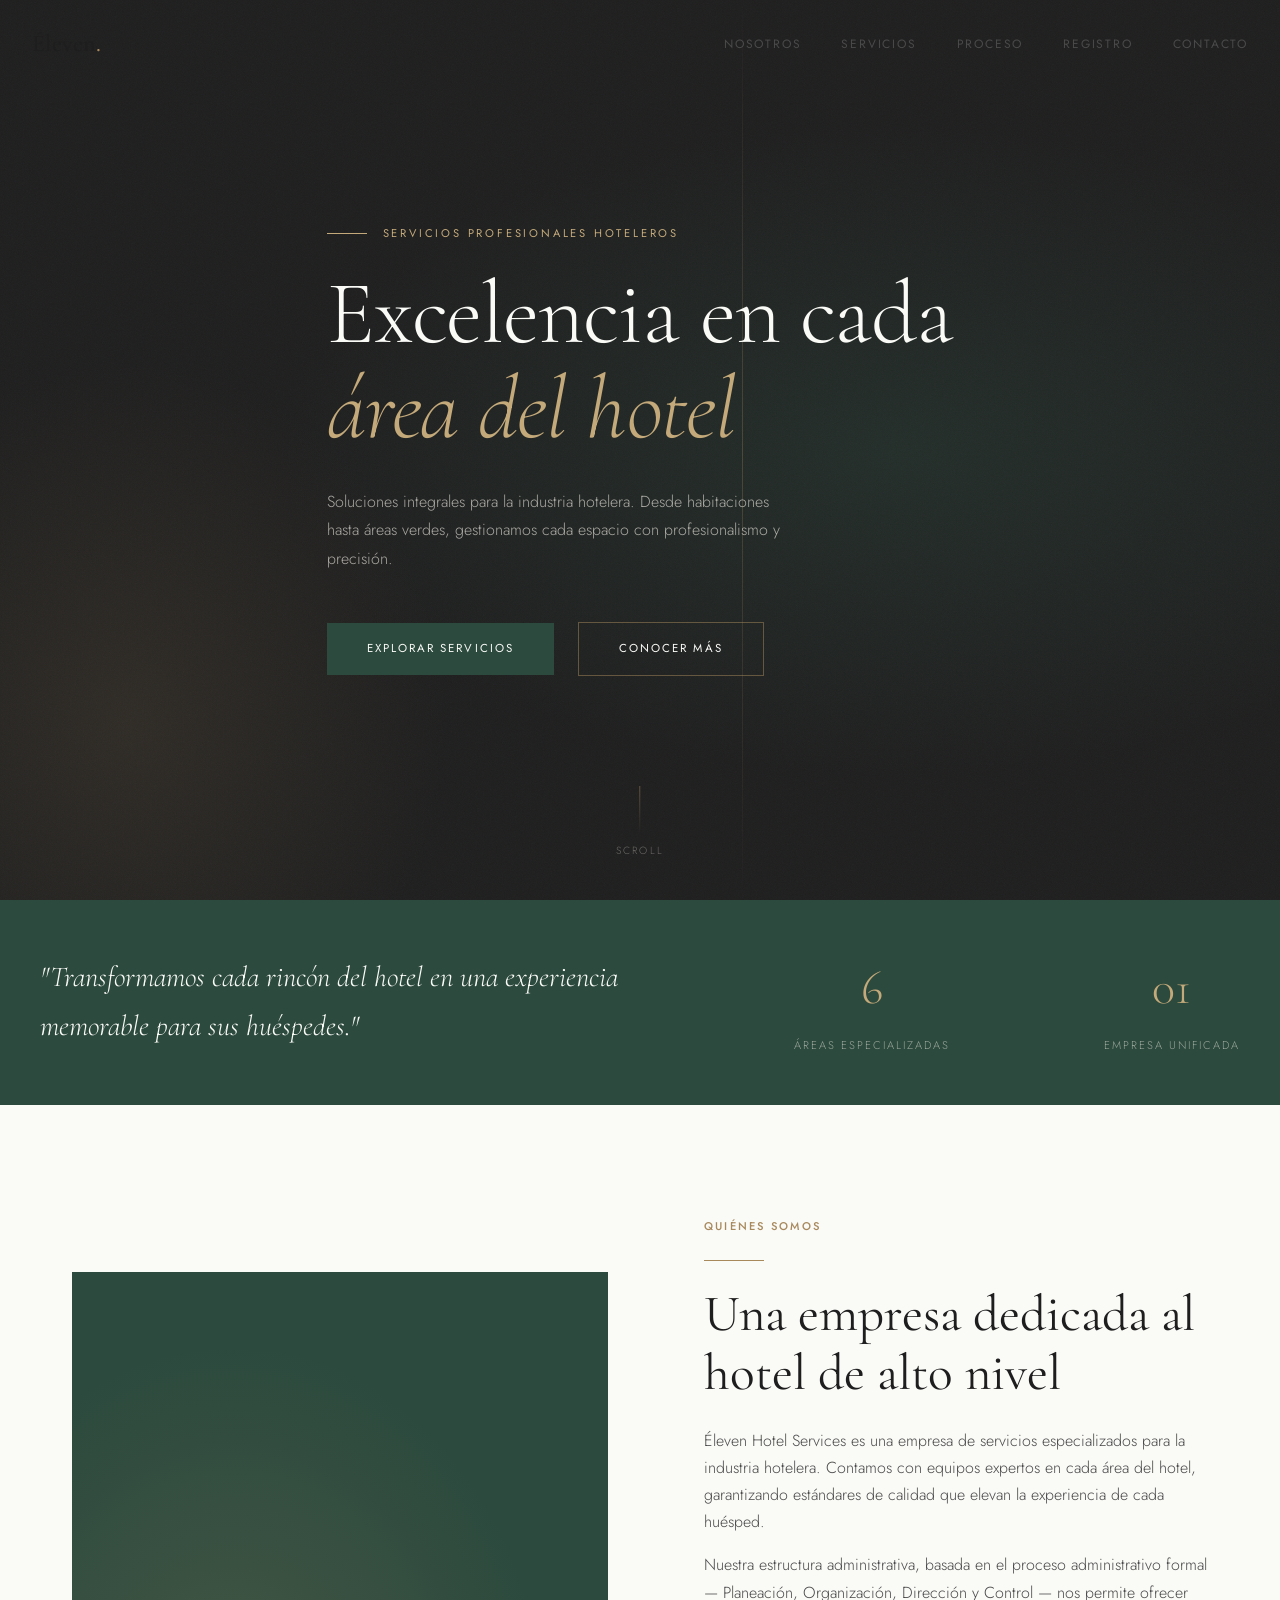
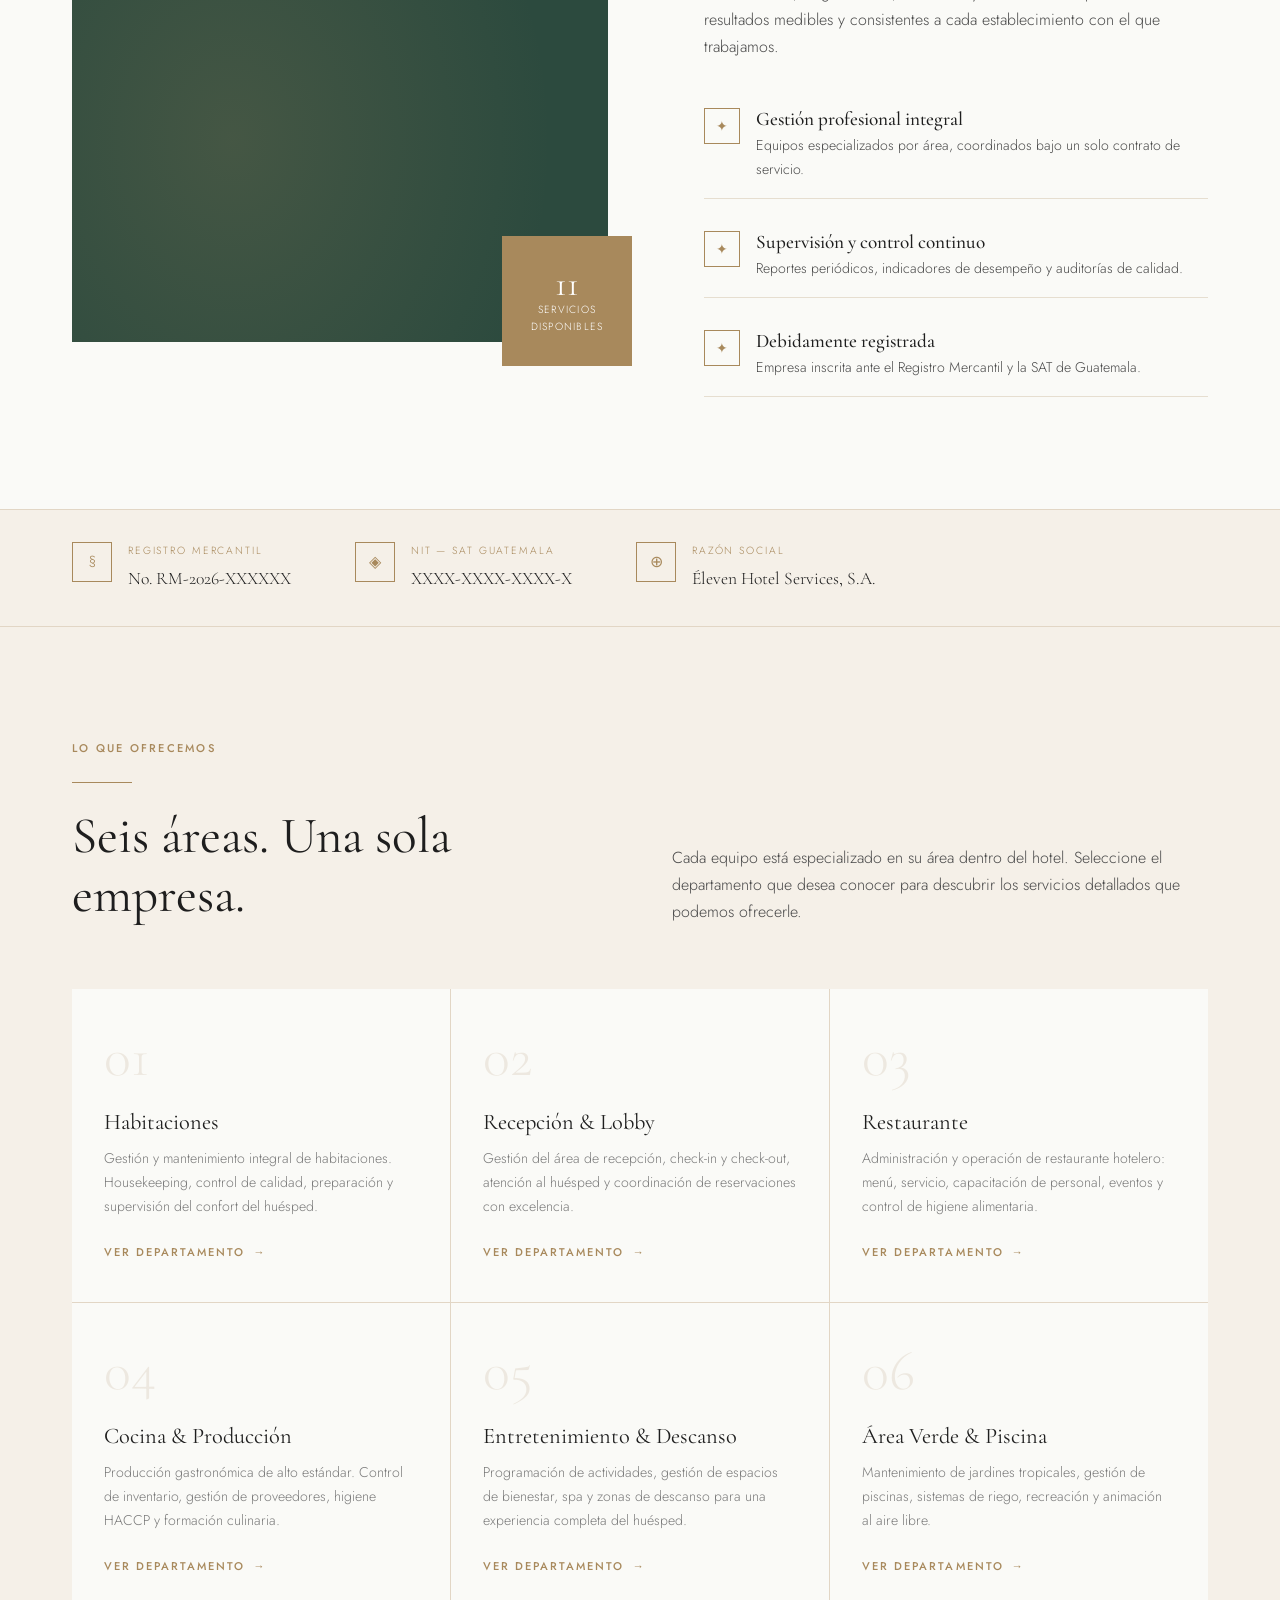
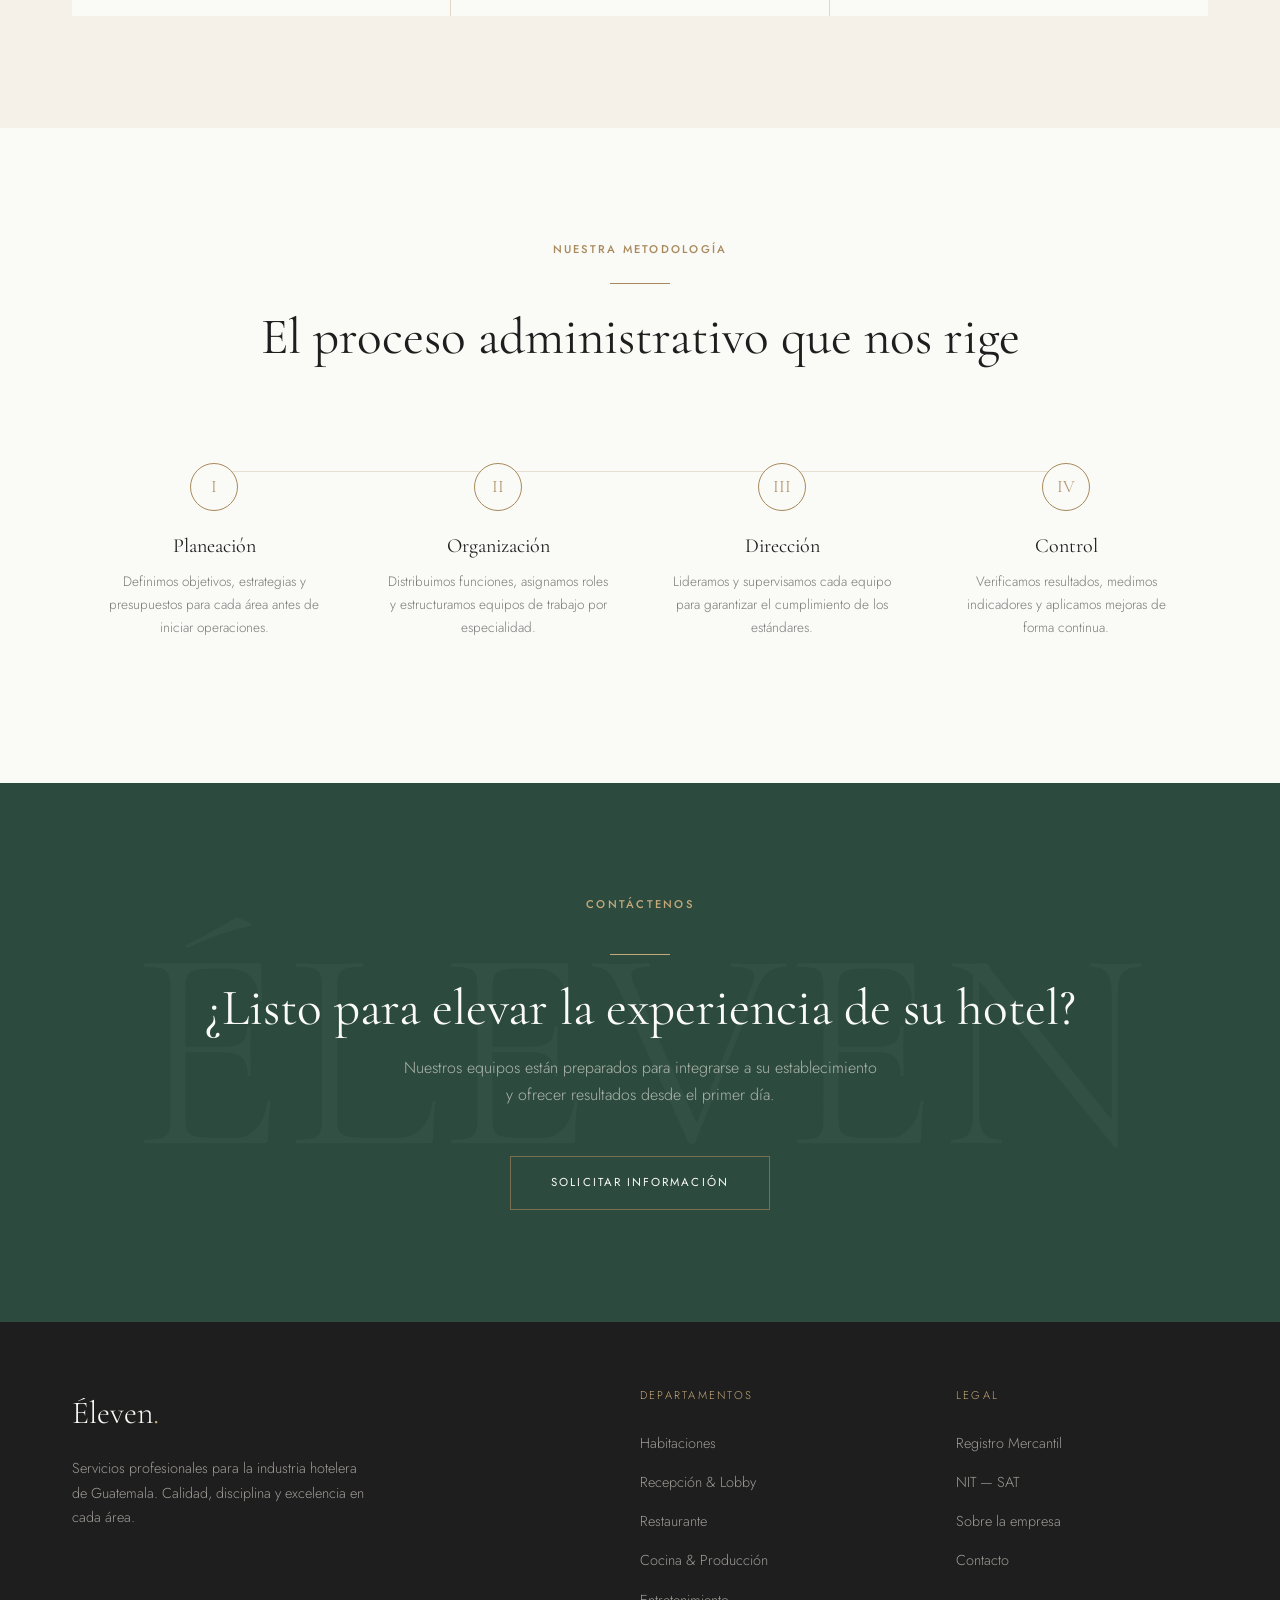
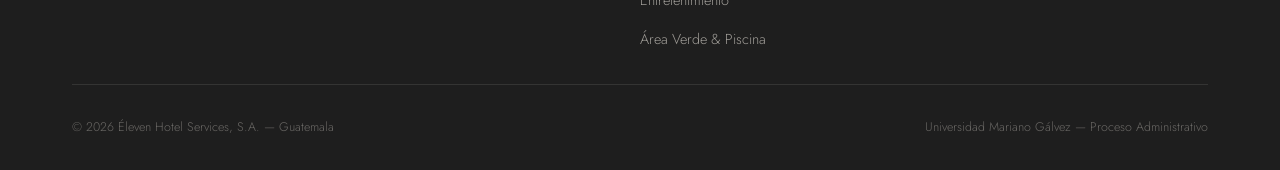
==== index.html @ 9d52ac77 "Initial commit" ====
<!DOCTYPE html>
<html lang="es">
<head>
  <meta charset="UTF-8" />
  <meta name="viewport" content="width=device-width, initial-scale=1.0" />
  <title>Éleven Hotel Services — Servicios Profesionales Hoteleros</title>
  <link rel="stylesheet" href="css/global.css" />
  <style>
    /* ── Hero ── */
    .hero {
      height: 100vh;
      min-height: 680px;
      display: flex;
      align-items: center;
      position: relative;
      background: var(--charcoal);
      overflow: hidden;
    }

    .hero__bg {
      position: absolute;
      inset: 0;
      background:
        radial-gradient(ellipse 80% 60% at 70% 50%, rgba(44, 74, 62, 0.35) 0%, transparent 60%),
        radial-gradient(ellipse 50% 80% at 10% 80%, rgba(168, 137, 92, 0.12) 0%, transparent 50%);
    }

    .hero__grain {
      position: absolute;
      inset: 0;
      opacity: 0.04;
      background-image: url("data:image/svg+xml,%3Csvg viewBox='0 0 256 256' xmlns='http://www.w3.org/2000/svg'%3E%3Cfilter id='noise'%3E%3CfeTurbulence type='fractalNoise' baseFrequency='0.9' numOctaves='4' stitchTiles='stitch'/%3E%3C/filter%3E%3Crect width='100%25' height='100%25' filter='url(%23noise)'/%3E%3C/svg%3E");
      background-size: 200px;
    }

    .hero__line {
      position: absolute;
      top: 0; bottom: 0;
      left: 58%;
      width: 1px;
      background: linear-gradient(to bottom, transparent, rgba(168,137,92,0.3), transparent);
    }

    .hero__content {
      position: relative;
      z-index: 2;
      max-width: 1200px;
      margin: 0 auto;
      padding: 0 var(--spacing-md);
    }

    .hero__eyebrow {
      font-family: var(--font-body);
      font-size: 0.7rem;
      font-weight: 400;
      letter-spacing: 0.25em;
      text-transform: uppercase;
      color: var(--bronze-light);
      margin-bottom: 1.5rem;
      display: flex;
      align-items: center;
      gap: 1rem;
      opacity: 0;
      animation: fadeInUp 0.8s ease 0.2s forwards;
    }

    .hero__eyebrow::before {
      content: '';
      width: 40px; height: 1px;
      background: var(--bronze-light);
    }

    .hero__title {
      font-family: var(--font-display);
      font-size: clamp(3.5rem, 7vw, 6.5rem);
      font-weight: 300;
      color: var(--cream-light);
      line-height: 1.05;
      max-width: 700px;
      margin-bottom: 2rem;
      opacity: 0;
      animation: fadeInUp 0.9s ease 0.4s forwards;
    }

    .hero__title em {
      font-style: italic;
      color: var(--bronze-light);
    }

    .hero__desc {
      font-size: 1rem;
      font-weight: 300;
      color: rgba(245, 240, 232, 0.65);
      max-width: 460px;
      line-height: 1.8;
      margin-bottom: 3rem;
      opacity: 0;
      animation: fadeInUp 0.9s ease 0.6s forwards;
    }

    .hero__actions {
      display: flex;
      gap: 1.5rem;
      align-items: center;
      opacity: 0;
      animation: fadeInUp 0.9s ease 0.8s forwards;
    }

    .hero__scroll {
      position: absolute;
      bottom: 2.5rem;
      left: 50%;
      transform: translateX(-50%);
      display: flex;
      flex-direction: column;
      align-items: center;
      gap: 0.5rem;
      font-size: 0.65rem;
      letter-spacing: 0.2em;
      text-transform: uppercase;
      color: rgba(245, 240, 232, 0.35);
      animation: bounce 2s ease-in-out infinite;
    }

    .hero__scroll-line {
      width: 1px; height: 48px;
      background: linear-gradient(to bottom, rgba(168,137,92,0.5), transparent);
    }

    /* ── Intro strip ── */
    .intro-strip {
      background: var(--teal);
      padding: 3rem var(--spacing-md);
    }

    .intro-strip__inner {
      max-width: 1200px;
      margin: 0 auto;
      display: flex;
      align-items: center;
      justify-content: space-between;
      gap: var(--spacing-md);
    }

    .intro-strip__text {
      font-family: var(--font-display);
      font-size: clamp(1.3rem, 2.5vw, 1.8rem);
      font-style: italic;
      color: var(--cream-light);
      max-width: 600px;
    }

    .intro-strip__stat {
      text-align: center;
      color: var(--cream-light);
    }

    .intro-strip__number {
      font-family: var(--font-display);
      font-size: 3rem;
      font-weight: 300;
      color: var(--bronze-light);
      display: block;
    }

    .intro-strip__label {
      font-size: 0.7rem;
      letter-spacing: 0.18em;
      text-transform: uppercase;
      color: rgba(245, 240, 232, 0.55);
    }

    /* ── About section ── */
    .about__grid {
      display: grid;
      grid-template-columns: 1fr 1fr;
      gap: var(--spacing-lg);
      align-items: center;
    }

    .about__visual {
      position: relative;
    }

    .about__visual-main {
      width: 100%;
      aspect-ratio: 4/5;
      background: var(--teal);
      display: flex;
      align-items: center;
      justify-content: center;
      position: relative;
      overflow: hidden;
    }

    .about__visual-overlay {
      position: absolute;
      inset: 0;
      background: radial-gradient(ellipse at 30% 70%, rgba(168,137,92,0.2), transparent 60%);
    }

    .about__visual-text {
      font-family: var(--font-display);
      font-size: 6rem;
      font-weight: 300;
      color: rgba(245,240,232,0.08);
      position: absolute;
      bottom: -1rem;
      right: -1rem;
      line-height: 1;
    }

    .about__visual-badge {
      position: absolute;
      bottom: -1.5rem;
      right: -1.5rem;
      background: var(--bronze);
      color: var(--white);
      padding: 1.5rem;
      text-align: center;
      width: 130px;
      height: 130px;
      display: flex;
      flex-direction: column;
      align-items: center;
      justify-content: center;
    }

    .about__visual-badge strong {
      font-family: var(--font-display);
      font-size: 2.2rem;
      font-weight: 400;
      display: block;
      line-height: 1;
    }

    .about__visual-badge span {
      font-size: 0.65rem;
      letter-spacing: 0.12em;
      text-transform: uppercase;
    }

    .about__content { padding-left: var(--spacing-md); }

    .about__list {
      margin-top: 2rem;
      display: flex;
      flex-direction: column;
      gap: 1rem;
    }

    .about__list-item {
      display: flex;
      align-items: flex-start;
      gap: 1rem;
      padding: 1rem 0;
      border-bottom: 1px solid var(--divider);
    }

    .about__list-icon {
      width: 36px; height: 36px;
      border: 1px solid var(--bronze);
      display: flex;
      align-items: center;
      justify-content: center;
      flex-shrink: 0;
      color: var(--bronze);
      font-size: 0.9rem;
    }

    /* ── Services Grid ── */
    .services__intro {
      display: grid;
      grid-template-columns: 1fr 1fr;
      gap: var(--spacing-lg);
      align-items: end;
      margin-bottom: var(--spacing-lg);
    }

    .services__grid {
      display: grid;
      grid-template-columns: repeat(3, 1fr);
      grid-template-rows: auto auto;
      gap: 1.5px;
      background: var(--divider);
    }

    .service-card {
      background: var(--cream-light);
      padding: 2.5rem 2rem;
      position: relative;
      overflow: hidden;
      transition: var(--transition);
      cursor: pointer;
    }

    .service-card::before {
      content: '';
      position: absolute;
      bottom: 0; left: 0; right: 0;
      height: 3px;
      background: var(--bronze);
      transform: scaleX(0);
      transform-origin: left;
      transition: var(--transition);
    }

    .service-card:hover::before { transform: scaleX(1); }

    .service-card:hover {
      background: var(--white);
      box-shadow: var(--shadow-card);
      z-index: 2;
    }

    .service-card__number {
      font-family: var(--font-display);
      font-size: 3.5rem;
      font-weight: 300;
      color: rgba(168,137,92,0.15);
      line-height: 1;
      margin-bottom: 1.5rem;
      transition: var(--transition);
    }

    .service-card:hover .service-card__number {
      color: rgba(168,137,92,0.35);
    }

    .service-card__title {
      font-family: var(--font-display);
      font-size: 1.4rem;
      font-weight: 400;
      color: var(--charcoal);
      margin-bottom: 0.75rem;
    }

    .service-card__desc {
      font-size: 0.88rem;
      color: var(--slate-light);
      line-height: 1.7;
      margin-bottom: 1.5rem;
    }

    .service-card__link {
      font-size: 0.7rem;
      font-weight: 500;
      letter-spacing: 0.18em;
      text-transform: uppercase;
      color: var(--bronze);
      display: flex;
      align-items: center;
      gap: 0.5rem;
      transition: var(--transition-fast);
    }

    .service-card__link::after {
      content: '→';
      transition: var(--transition-fast);
    }

    .service-card:hover .service-card__link::after {
      transform: translateX(4px);
    }

    /* ── Process section ── */
    .process__steps {
      display: grid;
      grid-template-columns: repeat(4, 1fr);
      gap: 0;
      position: relative;
    }

    .process__steps::before {
      content: '';
      position: absolute;
      top: 2.5rem;
      left: 12.5%;
      right: 12.5%;
      height: 1px;
      background: var(--divider);
    }

    .process-step {
      text-align: center;
      padding: var(--spacing-md);
      position: relative;
    }

    .process-step__dot {
      width: 48px; height: 48px;
      border: 1px solid var(--bronze);
      border-radius: 50%;
      margin: 0 auto 1.5rem;
      display: flex;
      align-items: center;
      justify-content: center;
      background: var(--cream-light);
      font-family: var(--font-display);
      font-size: 1.1rem;
      color: var(--bronze);
      position: relative;
      z-index: 1;
    }

    .process-step__title {
      font-family: var(--font-display);
      font-size: 1.25rem;
      margin-bottom: 0.75rem;
    }

    .process-step__desc {
      font-size: 0.85rem;
      color: var(--slate-light);
    }

    /* ── CTA Section ── */
    .cta-section {
      background: var(--teal);
      padding: var(--spacing-xl) 0;
      text-align: center;
      position: relative;
      overflow: hidden;
    }

    .cta-section::before {
      content: 'ÉLEVEN';
      position: absolute;
      font-family: var(--font-display);
      font-size: 18rem;
      font-weight: 300;
      color: rgba(245,240,232,0.03);
      top: 50%;
      left: 50%;
      transform: translate(-50%, -50%);
      white-space: nowrap;
      pointer-events: none;
    }

    .cta-section h2 {
      color: var(--cream-light);
      margin-bottom: 1rem;
    }

    .cta-section p {
      color: rgba(245,240,232,0.65);
      max-width: 480px;
      margin: 0 auto 2.5rem;
    }

    /* ── Registration strip ── */
    .registration {
      background: var(--cream);
      padding: var(--spacing-md) 0;
      border-top: 1px solid var(--divider);
      border-bottom: 1px solid var(--divider);
    }

    .registration__inner {
      max-width: 1200px;
      margin: 0 auto;
      padding: 0 var(--spacing-md);
      display: flex;
      gap: var(--spacing-lg);
      align-items: center;
    }

    .registration__item {
      display: flex;
      align-items: flex-start;
      gap: 1rem;
    }

    .registration__icon {
      width: 40px; height: 40px;
      border: 1px solid var(--bronze);
      display: flex;
      align-items: center;
      justify-content: center;
      color: var(--bronze);
      flex-shrink: 0;
      font-size: 1rem;
    }

    .registration__label {
      font-size: 0.65rem;
      letter-spacing: 0.18em;
      text-transform: uppercase;
      color: var(--bronze);
      display: block;
      margin-bottom: 0.3rem;
    }

    .registration__value {
      font-family: var(--font-display);
      font-size: 1.1rem;
      color: var(--charcoal);
    }

    /* ── Animations ── */
    @keyframes fadeInUp {
      from { opacity: 0; transform: translateY(24px); }
      to   { opacity: 1; transform: translateY(0); }
    }

    @keyframes bounce {
      0%, 100% { transform: translateX(-50%) translateY(0); }
      50%       { transform: translateX(-50%) translateY(8px); }
    }

    @media (max-width: 900px) {
      .about__grid, .services__intro { grid-template-columns: 1fr; }
      .about__content { padding-left: 0; }
      .services__grid { grid-template-columns: 1fr 1fr; }
      .process__steps { grid-template-columns: 1fr 1fr; }
      .intro-strip__inner { flex-direction: column; align-items: flex-start; }
      .registration__inner { flex-direction: column; }
    }

    @media (max-width: 600px) {
      .services__grid, .process__steps { grid-template-columns: 1fr; }
    }
  </style>
</head>
<body>

  <!-- NAV -->
  <nav class="nav">
    <div class="nav__logo">Éleven<span>.</span></div>
    <div class="nav__links">
      <a href="#nosotros">Nosotros</a>
      <a href="#servicios">Servicios</a>
      <a href="#proceso">Proceso</a>
      <a href="#registro">Registro</a>
      <a href="#contacto">Contacto</a>
    </div>
  </nav>

  <!-- HERO -->
  <section class="hero">
    <div class="hero__bg"></div>
    <div class="hero__grain"></div>
    <div class="hero__line"></div>
    <div class="hero__content">
      <p class="hero__eyebrow">Servicios Profesionales Hoteleros</p>
      <h1 class="hero__title">
        Excelencia en cada<br><em>área del hotel</em>
      </h1>
      <p class="hero__desc">
        Soluciones integrales para la industria hotelera. Desde habitaciones hasta áreas verdes, gestionamos cada espacio con profesionalismo y precisión.
      </p>
      <div class="hero__actions">
        <a href="#servicios" class="btn btn--primary">Explorar servicios</a>
        <a href="#nosotros" class="btn btn--outline" style="color:var(--cream-light); border-color:rgba(168,137,92,0.5);">Conocer más</a>
      </div>
    </div>
    <div class="hero__scroll">
      <div class="hero__scroll-line"></div>
      <span>Scroll</span>
    </div>
  </section>

  <!-- INTRO STRIP -->
  <div class="intro-strip">
    <div class="intro-strip__inner">
      <p class="intro-strip__text">
        "Transformamos cada rincón del hotel en una experiencia memorable para sus huéspedes."
      </p>
      <div class="intro-strip__stat">
        <span class="intro-strip__number">6</span>
        <span class="intro-strip__label">Áreas especializadas</span>
      </div>
      <div class="intro-strip__stat">
        <span class="intro-strip__number">01</span>
        <span class="intro-strip__label">Empresa unificada</span>
      </div>
    </div>
  </div>

  <!-- ABOUT -->
  <section class="section" id="nosotros">
    <div class="container">
      <div class="about__grid">
        <div class="about__visual fade-up">
          <div class="about__visual-main">
            <div class="about__visual-overlay"></div>
            <div class="about__visual-text">XI</div>
          </div>
          <div class="about__visual-badge">
            <strong>11</strong>
            <span>Servicios disponibles</span>
          </div>
        </div>
        <div class="about__content fade-up fade-up-delay-2">
          <p class="label">Quiénes somos</p>
          <div class="divider-line"></div>
          <h2>Una empresa dedicada al hotel de alto nivel</h2>
          <p style="margin-top:1.5rem;">
            Éleven Hotel Services es una empresa de servicios especializados para la industria hotelera. Contamos con equipos expertos en cada área del hotel, garantizando estándares de calidad que elevan la experiencia de cada huésped.
          </p>
          <p style="margin-top:1rem;">
            Nuestra estructura administrativa, basada en el proceso administrativo formal — Planeación, Organización, Dirección y Control — nos permite ofrecer resultados medibles y consistentes a cada establecimiento con el que trabajamos.
          </p>
          <ul class="about__list">
            <li class="about__list-item">
              <div class="about__list-icon">✦</div>
              <div>
                <h4>Gestión profesional integral</h4>
                <p style="font-size:0.88rem; margin-top:0.25rem;">Equipos especializados por área, coordinados bajo un solo contrato de servicio.</p>
              </div>
            </li>
            <li class="about__list-item">
              <div class="about__list-icon">✦</div>
              <div>
                <h4>Supervisión y control continuo</h4>
                <p style="font-size:0.88rem; margin-top:0.25rem;">Reportes periódicos, indicadores de desempeño y auditorías de calidad.</p>
              </div>
            </li>
            <li class="about__list-item">
              <div class="about__list-icon">✦</div>
              <div>
                <h4>Debidamente registrada</h4>
                <p style="font-size:0.88rem; margin-top:0.25rem;">Empresa inscrita ante el Registro Mercantil y la SAT de Guatemala.</p>
              </div>
            </li>
          </ul>
        </div>
      </div>
    </div>
  </section>

  <!-- REGISTRATION -->
  <div class="registration" id="registro">
    <div class="registration__inner">
      <div class="registration__item fade-up">
        <div class="registration__icon">§</div>
        <div>
          <span class="registration__label">Registro Mercantil</span>
          <span class="registration__value">No. RM-2026-XXXXXX</span>
        </div>
      </div>
      <div class="registration__item fade-up fade-up-delay-1">
        <div class="registration__icon">◈</div>
        <div>
          <span class="registration__label">NIT — SAT Guatemala</span>
          <span class="registration__value">XXXX-XXXX-XXXX-X</span>
        </div>
      </div>
      <div class="registration__item fade-up fade-up-delay-2">
        <div class="registration__icon">⊕</div>
        <div>
          <span class="registration__label">Razón social</span>
          <span class="registration__value">Éleven Hotel Services, S.A.</span>
        </div>
      </div>
    </div>
  </div>

  <!-- SERVICES -->
  <section class="section section--alt" id="servicios">
    <div class="container">
      <div class="services__intro">
        <div class="fade-up">
          <p class="label">Lo que ofrecemos</p>
          <div class="divider-line"></div>
          <h2>Seis áreas. Una sola empresa.</h2>
        </div>
        <div class="fade-up fade-up-delay-2">
          <p>Cada equipo está especializado en su área dentro del hotel. Seleccione el departamento que desea conocer para descubrir los servicios detallados que podemos ofrecerle.</p>
        </div>
      </div>

      <div class="services__grid">

        <!-- Grupo 1 -->
        <div class="service-card fade-up" onclick="window.location.href='html/grupo1.html'">
          <div class="service-card__number">01</div>
          <h3 class="service-card__title">Habitaciones</h3>
          <p class="service-card__desc">Gestión y mantenimiento integral de habitaciones. Housekeeping, control de calidad, preparación y supervisión del confort del huésped.</p>
          <span class="service-card__link">Ver departamento</span>
        </div>

        <!-- Grupo 2 -->
        <div class="service-card fade-up fade-up-delay-1" onclick="window.location.href='html/grupo2.html'">
          <div class="service-card__number">02</div>
          <h3 class="service-card__title">Recepción & Lobby</h3>
          <p class="service-card__desc">Gestión del área de recepción, check-in y check-out, atención al huésped y coordinación de reservaciones con excelencia.</p>
          <span class="service-card__link">Ver departamento</span>
        </div>

        <!-- Grupo 3 -->
        <div class="service-card fade-up fade-up-delay-2" onclick="window.location.href='html/grupo3.html'">
          <div class="service-card__number">03</div>
          <h3 class="service-card__title">Restaurante</h3>
          <p class="service-card__desc">Administración y operación de restaurante hotelero: menú, servicio, capacitación de personal, eventos y control de higiene alimentaria.</p>
          <span class="service-card__link">Ver departamento</span>
        </div>

        <!-- Grupo 4 -->
        <div class="service-card fade-up fade-up-delay-3" onclick="window.location.href='html/grupo4.html'">
          <div class="service-card__number">04</div>
          <h3 class="service-card__title">Cocina & Producción</h3>
          <p class="service-card__desc">Producción gastronómica de alto estándar. Control de inventario, gestión de proveedores, higiene HACCP y formación culinaria.</p>
          <span class="service-card__link">Ver departamento</span>
        </div>

        <!-- Grupo 5 -->
        <div class="service-card fade-up fade-up-delay-4" onclick="window.location.href='html/grupo5.html'">
          <div class="service-card__number">05</div>
          <h3 class="service-card__title">Entretenimiento & Descanso</h3>
          <p class="service-card__desc">Programación de actividades, gestión de espacios de bienestar, spa y zonas de descanso para una experiencia completa del huésped.</p>
          <span class="service-card__link">Ver departamento</span>
        </div>

        <!-- Grupo 6 -->
        <div class="service-card fade-up fade-up-delay-5" onclick="window.location.href='html/grupo6.html'">
          <div class="service-card__number">06</div>
          <h3 class="service-card__title">Área Verde & Piscina</h3>
          <p class="service-card__desc">Mantenimiento de jardines tropicales, gestión de piscinas, sistemas de riego, recreación y animación al aire libre.</p>
          <span class="service-card__link">Ver departamento</span>
        </div>

      </div>
    </div>
  </section>

  <!-- PROCESS -->
  <section class="section" id="proceso">
    <div class="container">
      <div class="section-header section-header--center fade-up">
        <p class="label">Nuestra metodología</p>
        <div class="divider-line divider-line--center"></div>
        <h2>El proceso administrativo que nos rige</h2>
      </div>
      <div class="process__steps">
        <div class="process-step fade-up">
          <div class="process-step__dot">I</div>
          <h3 class="process-step__title">Planeación</h3>
          <p class="process-step__desc">Definimos objetivos, estrategias y presupuestos para cada área antes de iniciar operaciones.</p>
        </div>
        <div class="process-step fade-up fade-up-delay-1">
          <div class="process-step__dot">II</div>
          <h3 class="process-step__title">Organización</h3>
          <p class="process-step__desc">Distribuimos funciones, asignamos roles y estructuramos equipos de trabajo por especialidad.</p>
        </div>
        <div class="process-step fade-up fade-up-delay-2">
          <div class="process-step__dot">III</div>
          <h3 class="process-step__title">Dirección</h3>
          <p class="process-step__desc">Lideramos y supervisamos cada equipo para garantizar el cumplimiento de los estándares.</p>
        </div>
        <div class="process-step fade-up fade-up-delay-3">
          <div class="process-step__dot">IV</div>
          <h3 class="process-step__title">Control</h3>
          <p class="process-step__desc">Verificamos resultados, medimos indicadores y aplicamos mejoras de forma continua.</p>
        </div>
      </div>
    </div>
  </section>

  <!-- CTA -->
  <section class="cta-section" id="contacto">
    <div class="container" style="position:relative; z-index:2;">
      <div class="fade-up">
        <p class="label" style="color:var(--bronze-light);">Contáctenos</p>
        <div class="divider-line divider-line--center" style="background:var(--bronze-light);"></div>
        <h2>¿Listo para elevar la experiencia de su hotel?</h2>
        <p>Nuestros equipos están preparados para integrarse a su establecimiento y ofrecer resultados desde el primer día.</p>
        <a href="mailto:info@elevenhotelservices.com" class="btn btn--outline" style="color:var(--cream-light); border-color:rgba(168,137,92,0.6); margin-top:0.5rem;">
          Solicitar información
        </a>
      </div>
    </div>
  </section>

  <!-- FOOTER -->
  <footer class="footer">
    <div class="container">
      <div class="footer__grid">
        <div>
          <div class="footer__logo">Éleven<span>.</span></div>
          <p class="footer__desc">Servicios profesionales para la industria hotelera de Guatemala. Calidad, disciplina y excelencia en cada área.</p>
        </div>
        <div>
          <p class="footer__heading">Departamentos</p>
          <ul class="footer__links">
            <li><a href="html/grupo1.html">Habitaciones</a></li>
            <li><a href="html/grupo2.html">Recepción & Lobby</a></li>
            <li><a href="html/grupo3.html">Restaurante</a></li>
            <li><a href="html/grupo4.html">Cocina & Producción</a></li>
            <li><a href="html/grupo5.html">Entretenimiento</a></li>
            <li><a href="html/grupo6.html">Área Verde & Piscina</a></li>
          </ul>
        </div>
        <div>
          <p class="footer__heading">Legal</p>
          <ul class="footer__links">
            <li><a href="#registro">Registro Mercantil</a></li>
            <li><a href="#registro">NIT — SAT</a></li>
            <li><a href="#nosotros">Sobre la empresa</a></li>
            <li><a href="#contacto">Contacto</a></li>
          </ul>
        </div>
      </div>
      <div class="footer__bottom">
        <span>© 2026 Éleven Hotel Services, S.A. — Guatemala</span>
        <span>Universidad Mariano Gálvez — Proceso Administrativo</span>
      </div>
    </div>
  </footer>

  <script src="js/global.js"></script>
</body>
</html>
---- css/global.css ----
/* ============================================================
   GLOBAL DESIGN TOKENS & SHARED STYLES
   Hotel Services Project — Universidad Mariano Gálvez
   ============================================================ */

@import url('https://fonts.googleapis.com/css2?family=Cormorant+Garamond:ital,wght@0,300;0,400;0,500;0,600;1,300;1,400&family=Jost:wght@200;300;400;500&display=swap');

/* ── Variables ── */
:root {
  --cream:        #F5F0E8;
  --cream-light:  #FAFAF7;
  --white:        #FFFFFF;
  --bronze:       #A8895C;
  --bronze-light: #C4A97A;
  --bronze-dark:  #8A6F45;
  --teal:         #2C4A3E;
  --teal-light:   #3D6357;
  --slate:        #4A4A4A;
  --slate-light:  #7A7A7A;
  --charcoal:     #1E1E1E;
  --divider:      rgba(168, 137, 92, 0.25);

  --font-display: 'Cormorant Garamond', Georgia, serif;
  --font-body:    'Jost', sans-serif;

  --spacing-xs:   0.5rem;
  --spacing-sm:   1rem;
  --spacing-md:   2rem;
  --spacing-lg:   4rem;
  --spacing-xl:   7rem;

  --radius-sm:    4px;
  --radius-md:    8px;

  --transition:   all 0.4s cubic-bezier(0.25, 0.46, 0.45, 0.94);
  --transition-fast: all 0.2s ease;

  --shadow-soft:  0 4px 32px rgba(44, 74, 62, 0.08);
  --shadow-card:  0 8px 48px rgba(44, 74, 62, 0.12);
}

/* ── Reset ── */
*, *::before, *::after { box-sizing: border-box; margin: 0; padding: 0; }

html { scroll-behavior: smooth; font-size: 16px; }

body {
  font-family: var(--font-body);
  font-weight: 300;
  color: var(--slate);
  background-color: var(--cream-light);
  line-height: 1.7;
  -webkit-font-smoothing: antialiased;
}

img { display: block; max-width: 100%; }
a  { color: inherit; text-decoration: none; }
ul { list-style: none; }

/* ── Typography ── */
h1, h2, h3, h4 {
  font-family: var(--font-display);
  font-weight: 400;
  line-height: 1.15;
  color: var(--charcoal);
}

h1 { font-size: clamp(2.8rem, 6vw, 5.5rem); letter-spacing: -0.01em; }
h2 { font-size: clamp(2rem, 4vw, 3.5rem); }
h3 { font-size: clamp(1.4rem, 2.5vw, 2rem); }
h4 { font-size: 1.2rem; font-weight: 500; }

p  { font-size: 1rem; font-weight: 300; color: var(--slate); }

.label {
  font-family: var(--font-body);
  font-size: 0.7rem;
  font-weight: 500;
  letter-spacing: 0.2em;
  text-transform: uppercase;
  color: var(--bronze);
}

/* ── Shared Layout ── */
.container {
  max-width: 1200px;
  margin: 0 auto;
  padding: 0 var(--spacing-md);
}

.section {
  padding: var(--spacing-xl) 0;
}

.section--alt {
  background-color: var(--cream);
}

/* ── Shared Nav ── */
.nav {
  position: fixed;
  top: 0; left: 0; right: 0;
  z-index: 100;
  padding: 1.5rem var(--spacing-md);
  display: flex;
  align-items: center;
  justify-content: space-between;
  transition: var(--transition);
}

.nav.scrolled {
  background: rgba(250, 250, 247, 0.95);
  backdrop-filter: blur(12px);
  border-bottom: 1px solid var(--divider);
  padding: 1rem var(--spacing-md);
}

.nav__logo {
  font-family: var(--font-display);
  font-size: 1.5rem;
  font-weight: 500;
  color: var(--charcoal);
  letter-spacing: 0.02em;
}

.nav__logo span {
  color: var(--bronze);
}

.nav__links {
  display: flex;
  gap: 2.5rem;
  align-items: center;
}

.nav__links a {
  font-size: 0.75rem;
  font-weight: 400;
  letter-spacing: 0.15em;
  text-transform: uppercase;
  color: var(--slate);
  transition: var(--transition-fast);
  position: relative;
}

.nav__links a::after {
  content: '';
  position: absolute;
  bottom: -3px; left: 0;
  width: 0; height: 1px;
  background: var(--bronze);
  transition: var(--transition-fast);
}

.nav__links a:hover { color: var(--bronze); }
.nav__links a:hover::after { width: 100%; }

.nav__back {
  font-size: 0.75rem;
  font-weight: 400;
  letter-spacing: 0.15em;
  text-transform: uppercase;
  color: var(--slate);
  display: flex;
  align-items: center;
  gap: 0.5rem;
  transition: var(--transition-fast);
}
.nav__back:hover { color: var(--bronze); }

/* ── Shared Button ── */
.btn {
  display: inline-flex;
  align-items: center;
  gap: 0.75rem;
  padding: 1rem 2.5rem;
  font-family: var(--font-body);
  font-size: 0.72rem;
  font-weight: 400;
  letter-spacing: 0.18em;
  text-transform: uppercase;
  border: none;
  cursor: pointer;
  transition: var(--transition);
}

.btn--primary {
  background: var(--teal);
  color: var(--cream-light);
}
.btn--primary:hover {
  background: var(--teal-light);
  transform: translateY(-2px);
}

.btn--outline {
  background: transparent;
  color: var(--charcoal);
  border: 1px solid var(--bronze);
}
.btn--outline:hover {
  background: var(--bronze);
  color: var(--white);
}

/* ── Decorative Divider ── */
.divider-line {
  width: 60px;
  height: 1px;
  background: var(--bronze);
  margin: 1.5rem 0;
}

.divider-line--center {
  margin: 1.5rem auto;
}

/* ── Section Header ── */
.section-header {
  margin-bottom: var(--spacing-lg);
}

.section-header--center {
  text-align: center;
}

/* ── Cards ── */
.card {
  background: var(--white);
  padding: var(--spacing-md);
  border: 1px solid var(--divider);
  transition: var(--transition);
}

.card:hover {
  box-shadow: var(--shadow-card);
  transform: translateY(-4px);
}

/* ── Footer ── */
.footer {
  background: var(--charcoal);
  color: var(--cream);
  padding: var(--spacing-lg) 0 var(--spacing-md);
}

.footer__grid {
  display: grid;
  grid-template-columns: 2fr 1fr 1fr;
  gap: var(--spacing-lg);
  padding-bottom: var(--spacing-md);
  border-bottom: 1px solid rgba(245, 240, 232, 0.1);
  margin-bottom: var(--spacing-md);
}

.footer__logo {
  font-family: var(--font-display);
  font-size: 2rem;
  color: var(--cream-light);
  margin-bottom: 1rem;
}

.footer__logo span { color: var(--bronze-light); }

.footer__desc {
  color: rgba(245, 240, 232, 0.6);
  font-size: 0.9rem;
  max-width: 300px;
}

.footer__heading {
  font-family: var(--font-body);
  font-size: 0.7rem;
  letter-spacing: 0.2em;
  text-transform: uppercase;
  color: var(--bronze-light);
  margin-bottom: 1.5rem;
}

.footer__links {
  display: flex;
  flex-direction: column;
  gap: 0.75rem;
}

.footer__links a {
  font-size: 0.9rem;
  color: rgba(245, 240, 232, 0.6);
  transition: var(--transition-fast);
}

.footer__links a:hover { color: var(--bronze-light); }

.footer__bottom {
  display: flex;
  justify-content: space-between;
  align-items: center;
  font-size: 0.78rem;
  color: rgba(245, 240, 232, 0.35);
}

/* ── Animations ── */
.fade-up {
  opacity: 0;
  transform: translateY(30px);
  transition: opacity 0.7s ease, transform 0.7s ease;
}

.fade-up.visible {
  opacity: 1;
  transform: translateY(0);
}

.fade-up-delay-1 { transition-delay: 0.1s; }
.fade-up-delay-2 { transition-delay: 0.2s; }
.fade-up-delay-3 { transition-delay: 0.3s; }
.fade-up-delay-4 { transition-delay: 0.4s; }
.fade-up-delay-5 { transition-delay: 0.5s; }

/* ── Responsive ── */
@media (max-width: 768px) {
  .nav__links { display: none; }
  .footer__grid { grid-template-columns: 1fr; gap: var(--spacing-md); }
  .footer__bottom { flex-direction: column; gap: 0.5rem; text-align: center; }
}
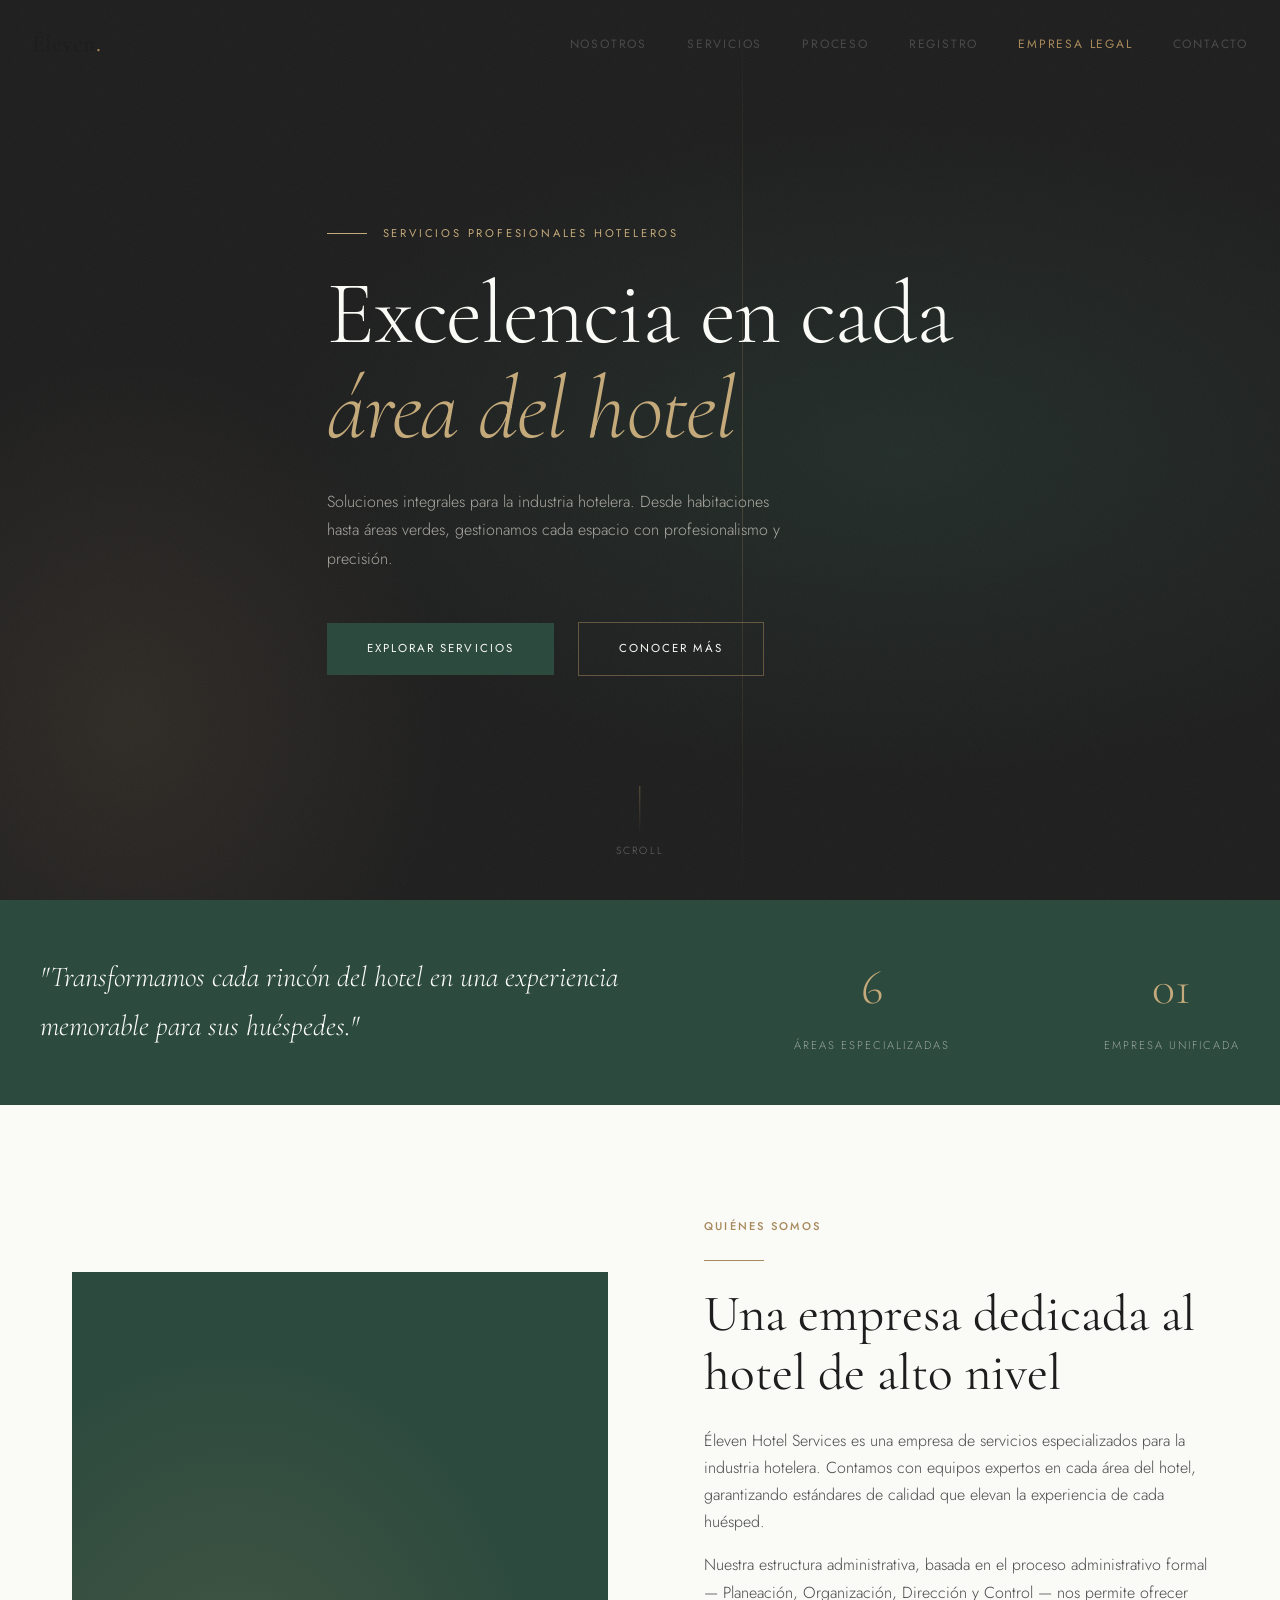
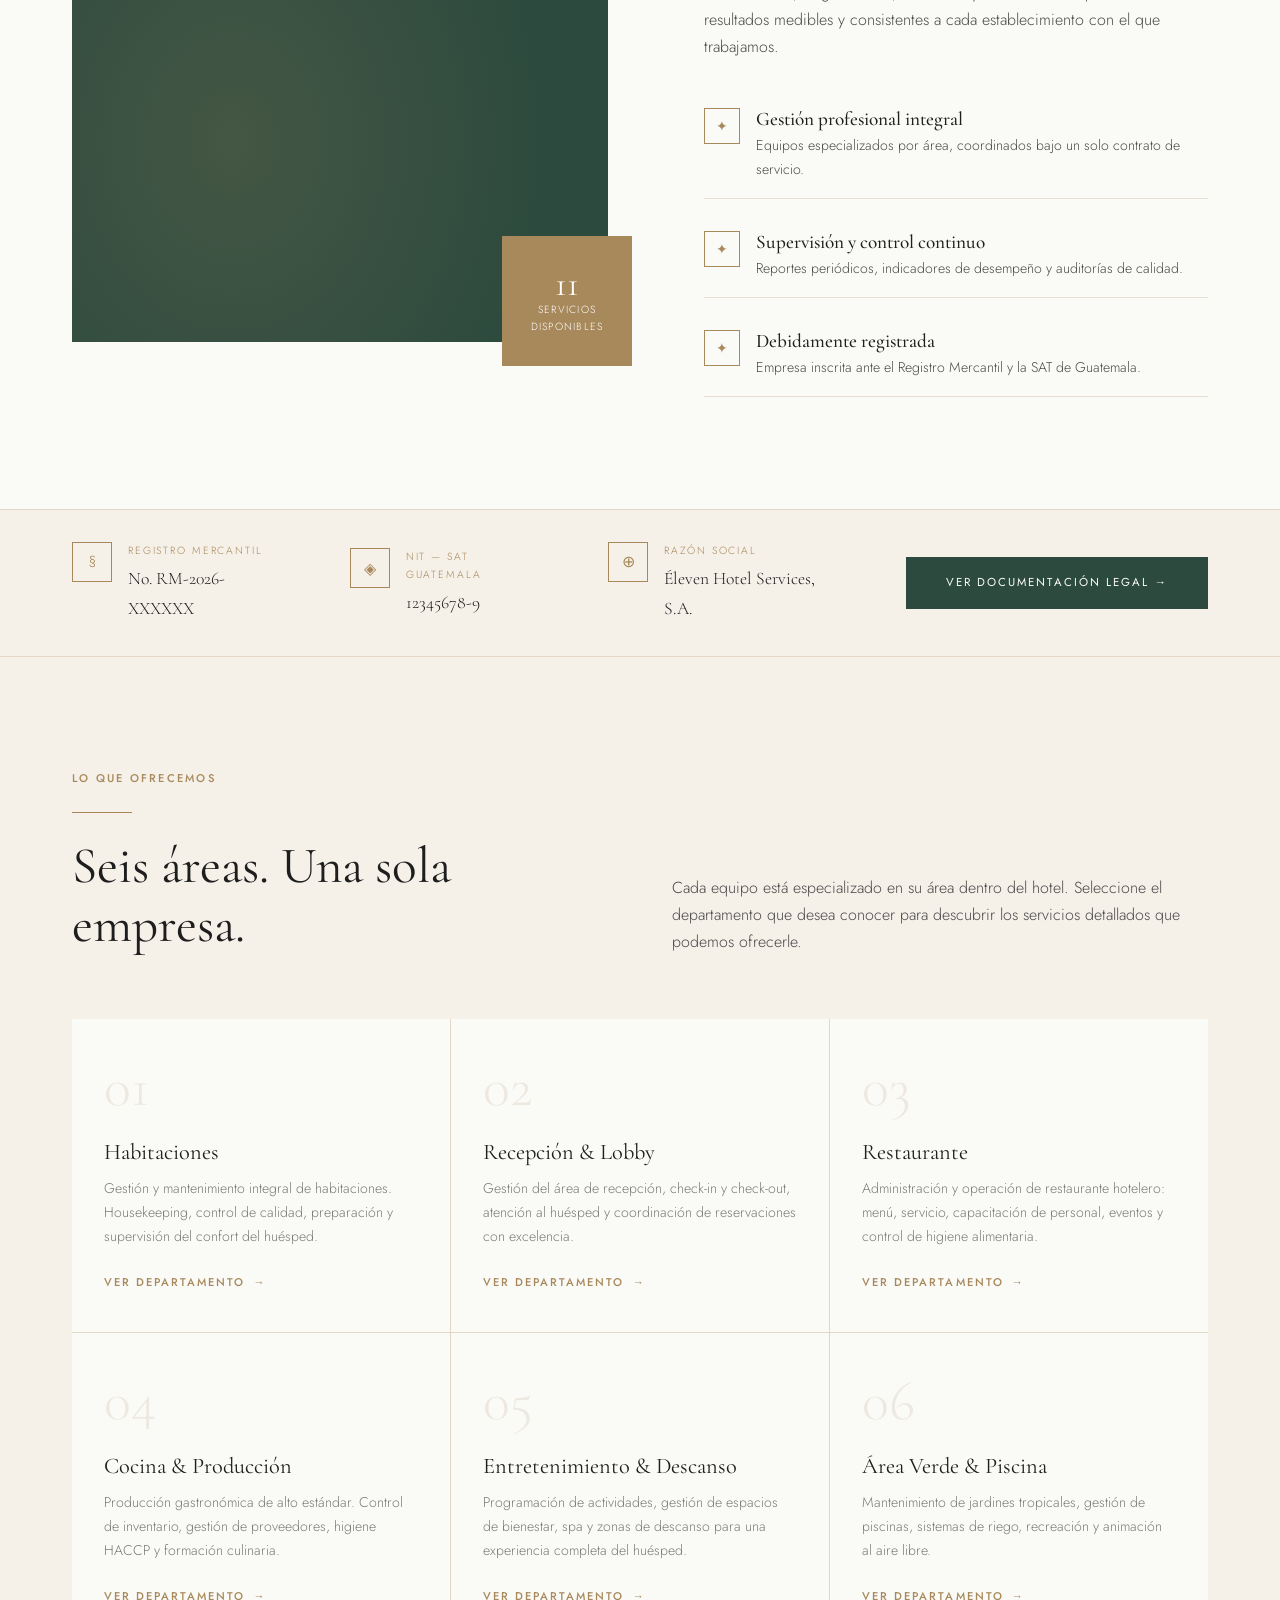
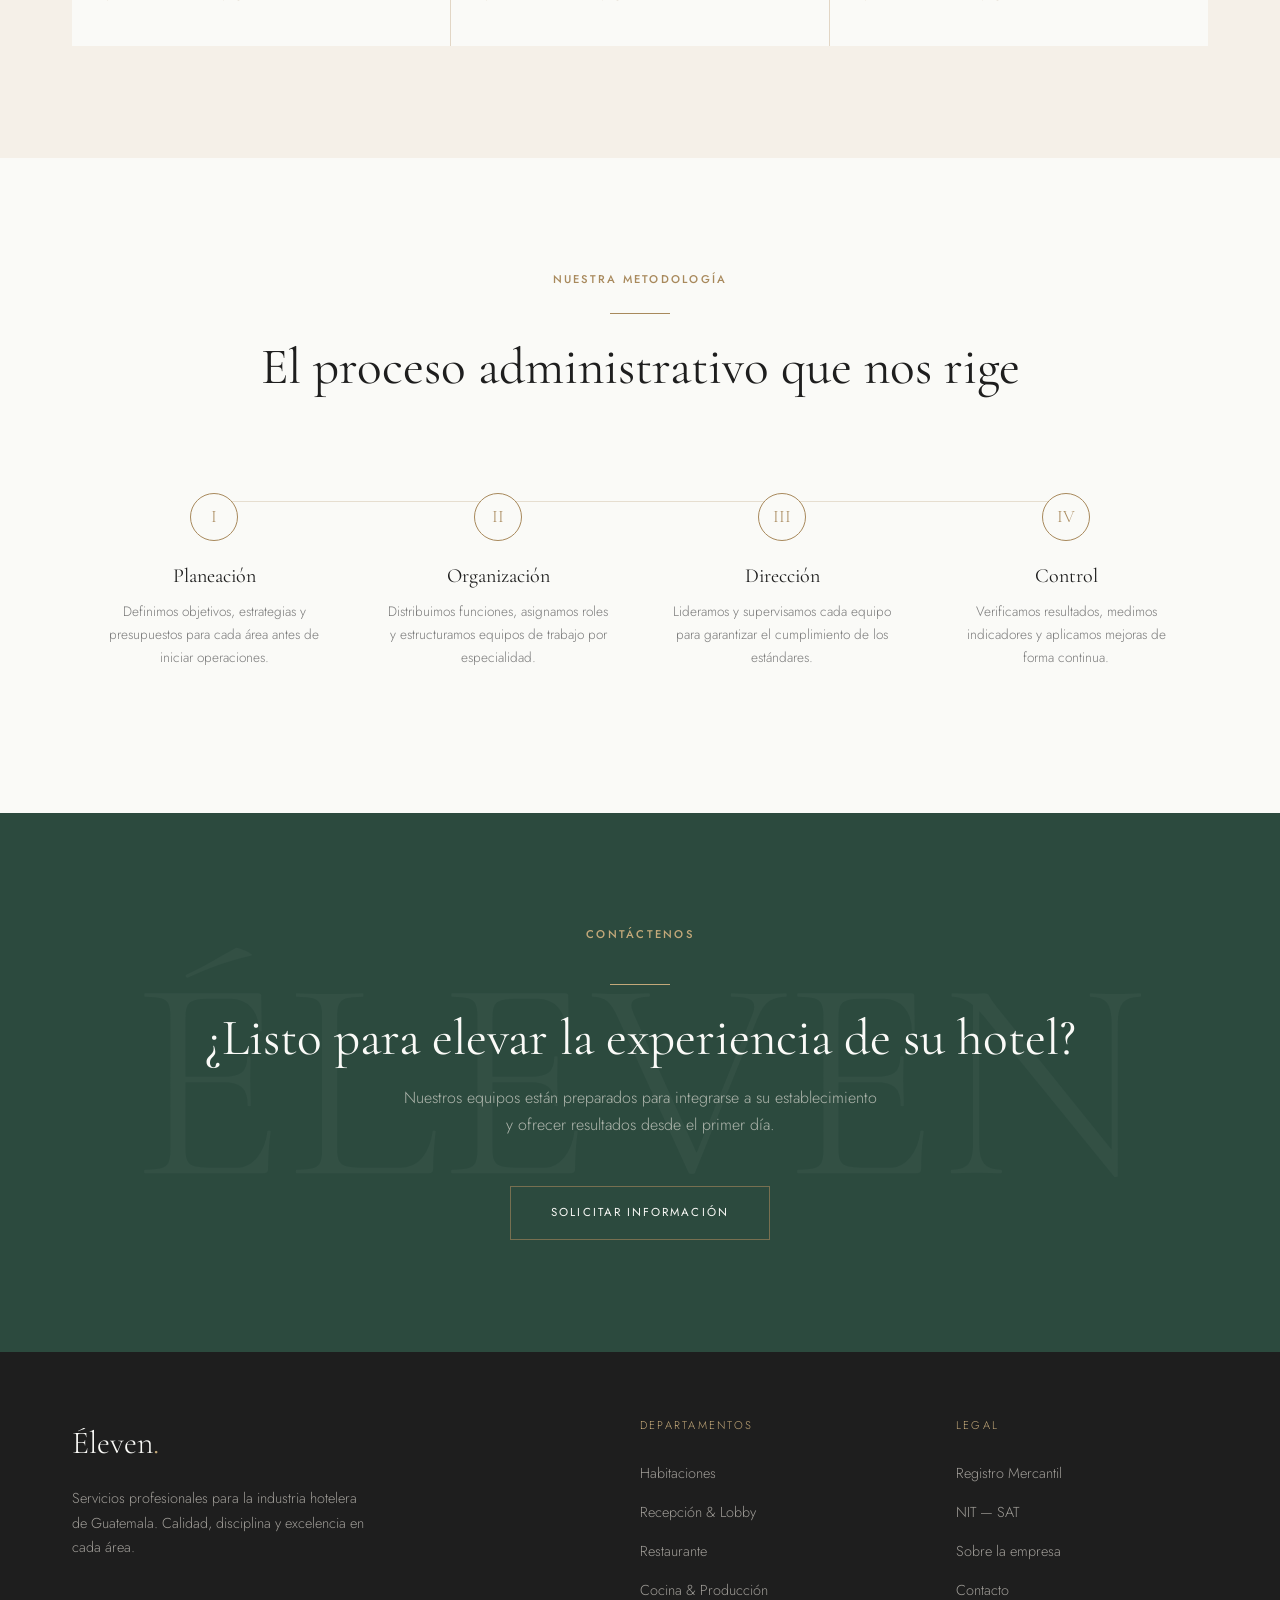
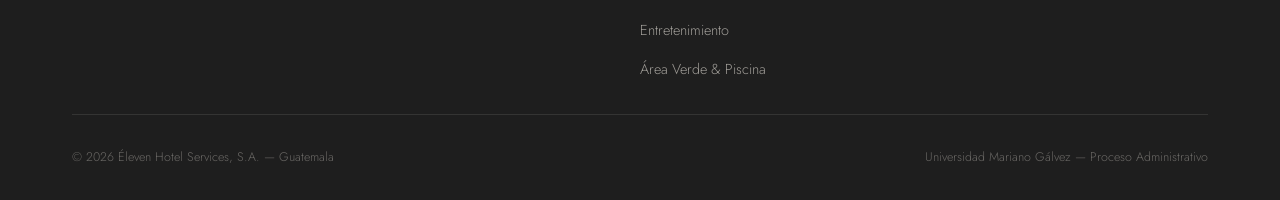
==== commit 162f82bb: "Parche de documentacion de la empresa" ====
--- a/index.html
+++ b/index.html
@@ -532,6 +532,7 @@
       <a href="#servicios">Servicios</a>
       <a href="#proceso">Proceso</a>
       <a href="#registro">Registro</a>
+      <a href="html/empresa.html" style="color:var(--bronze);">Empresa Legal</a>
       <a href="#contacto">Contacto</a>
     </div>
   </nav>
@@ -643,7 +644,7 @@
         <div class="registration__icon">◈</div>
         <div>
           <span class="registration__label">NIT — SAT Guatemala</span>
-          <span class="registration__value">XXXX-XXXX-XXXX-X</span>
+          <span class="registration__value">12345678-9</span>
         </div>
       </div>
       <div class="registration__item fade-up fade-up-delay-2">
@@ -652,6 +653,11 @@
           <span class="registration__label">Razón social</span>
           <span class="registration__value">Éleven Hotel Services, S.A.</span>
         </div>
+      </div>
+      <div class="fade-up fade-up-delay-3" style="display:flex; align-items:center;">
+        <a href="html/empresa.html" class="btn btn--primary" style="white-space:nowrap;">
+          Ver documentación legal →
+        </a>
       </div>
     </div>
   </div>
@@ -810,4 +816,4 @@
 
   <script src="js/global.js"></script>
 </body>
-</html>
+</html>
